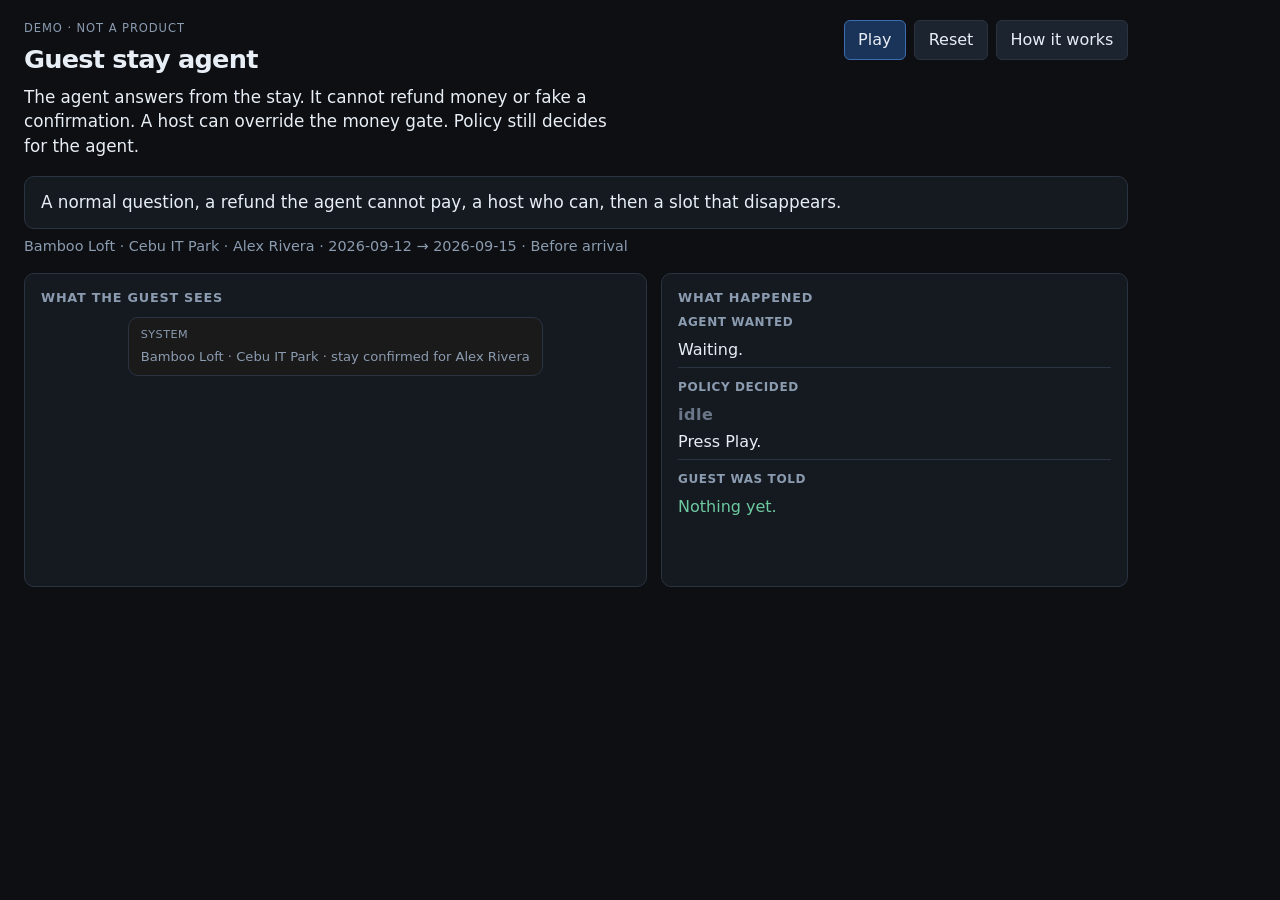
==== public/index.html @ f31698dc "Deploy guest-stay-agent to Cloudflare Worker serves public/ and /api. Custom domain guest-agent-demo" ====
<!DOCTYPE html>
<html lang="en">
<head>
  <meta charset="utf-8">
  <meta name="viewport" content="width=device-width, initial-scale=1">
  <title>Guest stay agent</title>
  <link rel="stylesheet" href="demo.css">
</head>
<body>
  <p id="boot">Loading…</p>
  <div id="app" hidden>
    <header class="top">
      <div>
        <p class="eyebrow">Demo · not a product</p>
        <h1>Guest stay agent</h1>
        <p class="lede">The agent answers from the stay. It cannot refund money or fake a confirmation. A host can override the money gate. Policy still decides for the agent.</p>
      </div>
      <div class="top-actions">
        <button type="button" id="btn-walk" class="primary">Play</button>
        <button type="button" id="btn-reset">Reset</button>
        <button type="button" id="btn-internals">How it works</button>
      </div>
    </header>

    <p id="caption" class="caption">A normal question, a refund the agent cannot pay, a host who can, then a slot that disappears.</p>
    <p id="stay-line" class="stay-line"></p>

    <div class="story">
      <section class="chat-panel">
        <h2>What the guest sees</h2>
        <div id="thread" class="thread"></div>
      </section>
      <section class="decision-panel">
        <h2>What happened</h2>
        <div class="card">
          <h3>Agent wanted</h3>
          <p id="wanted-text">Waiting.</p>
        </div>
        <div class="card">
          <h3>Policy decided</h3>
          <p><span id="happened-badge" class="call call-idle">idle</span></p>
          <p id="happened-text">Press Play.</p>
        </div>
        <div class="card">
          <h3>Guest was told</h3>
          <p id="guest-hears" class="hears">Nothing yet.</p>
        </div>
      </section>
    </div>

    <div id="internals" class="internals" hidden>
      <p><span id="model-status" class="status fallback">checking proposer…</span></p>
      <section class="stages" aria-label="Journey stages">
        <h2>Stay stages</h2>
        <ol id="stages"></ol>
      </section>
      <div class="grid">
        <section>
          <h2>Stay + memory</h2>
          <dl id="stay-dl"></dl>
          <h3>Persist</h3>
          <pre id="memory-persist"></pre>
          <h3>Discard</h3>
          <ul id="memory-discard"></ul>
        </section>
        <section>
          <h2>Options</h2>
          <p id="eval-title" class="muted"></p>
          <span id="thread-id" class="muted" hidden></span>
          <ul id="options"></ul>
        </section>
        <section>
          <h2>Propose → policy</h2>
          <nav class="evals">
            <button type="button" data-eval="guest-eval-1-act">1 Answer</button>
            <button type="button" data-eval="guest-eval-2-escalate">2 Refund</button>
            <button type="button" data-eval="guest-eval-3-stop">3 Slot gone</button>
          </nav>
          <p>Option <strong id="proposal-id">—</strong> <span id="proposal-src" class="muted"></span></p>
          <pre id="proposal-text"></pre>
          <p class="row">
            <button type="button" id="btn-model" class="primary">Model propose</button>
            <button type="button" id="btn-greedy">Stand-in propose</button>
            <button type="button" id="btn-veto">Apply policy</button>
            <button type="button" id="btn-override">Host override</button>
          </p>
          <h3>Tools</h3>
          <pre id="trace"></pre>
          <label for="paste">Paste model output</label>
          <textarea id="paste" rows="3" placeholder='{"option_id":"A","call":"act"}'></textarea>
          <p><button type="button" id="btn-paste">Parse paste</button></p>
          <p>
            <span id="verdict-call" class="call call-idle">idle</span>
            <span id="verdict-ticket" class="badge">—</span>
          </p>
          <h3>Guest-facing reply</h3>
          <pre id="guest-reply" class="reply"></pre>
          <h3>Workflows</h3>
          <ul id="workflows"></ul>
          <h3>Hand-off packet</h3>
          <pre id="packet"></pre>
        </section>
      </div>
    </div>
  </div>
  <script src="policy.js"></script>
  <script src="app.js"></script>
</body>
</html>
---- public/demo.css ----
:root {
  color-scheme: dark;
  --bg: #0d0f12;
  --panel: #151a21;
  --fg: #e8eef6;
  --muted: #8b9bb0;
  --line: #2a3340;
  --act: #6dcaa0;
  --esc: #e6b35c;
  --stop: #e87b7b;
  --idle: #6b7788;
  --accent: #6ea8fe;
  --guest: #1c2430;
  --agent: #13251c;
  --host: #2a2018;
}

* { box-sizing: border-box; }

body {
  margin: 0;
  font: 16px/1.45 ui-sans-serif, system-ui, sans-serif;
  background: var(--bg);
  color: var(--fg);
  padding: 1.25rem 1.5rem 2.5rem;
  max-width: 72rem;
}

h1, h2, h3 { margin: 0 0 0.4rem; font-weight: 600; }
h1 { font-size: 1.6rem; letter-spacing: -0.03em; }
h2 { font-size: 0.8rem; text-transform: uppercase; letter-spacing: 0.06em; color: var(--muted); }
h3 { font-size: 0.75rem; text-transform: uppercase; letter-spacing: 0.05em; color: var(--muted); margin-top: 0; }

.eyebrow {
  margin: 0 0 0.3rem;
  color: var(--muted);
  font-size: 0.72rem;
  text-transform: uppercase;
  letter-spacing: 0.08em;
}

.lede {
  margin: 0.4rem 0 0;
  max-width: 38rem;
  color: var(--fg);
  font-size: 1.05rem;
}

.top {
  display: flex;
  justify-content: space-between;
  gap: 1rem;
  align-items: flex-start;
  margin-bottom: 1.1rem;
  flex-wrap: wrap;
}

.top-actions { display: flex; gap: 0.5rem; align-items: center; flex-wrap: wrap; }

.caption {
  margin: 0 0 0.45rem;
  padding: 0.85rem 1rem;
  background: var(--panel);
  border: 1px solid var(--line);
  border-radius: 10px;
  font-size: 1.05rem;
  max-width: none;
}

.stay-line {
  margin: 0 0 1rem;
  color: var(--muted);
  font-size: 0.9rem;
}

.story {
  display: grid;
  grid-template-columns: 1.2fr 0.9fr;
  gap: 0.9rem;
  margin-bottom: 1.25rem;
}

@media (max-width: 900px) {
  .story { grid-template-columns: 1fr; }
}

.chat-panel, .decision-panel, .stages, .grid > section, .internals {
  border: 1px solid var(--line);
  background: var(--panel);
  border-radius: 10px;
  padding: 0.95rem 1rem;
}

.card {
  border-top: 1px solid var(--line);
  padding: 0.7rem 0 0.35rem;
}
.card:first-of-type { border-top: 0; padding-top: 0; }

.card p { margin: 0.25rem 0 0; }

.hears { color: var(--act); }

.status {
  font-size: 0.75rem;
  letter-spacing: 0.03em;
  text-transform: uppercase;
  padding: 0.25rem 0.55rem;
  border-radius: 999px;
  border: 1px solid var(--line);
  color: var(--muted);
}
.status.live { border-color: var(--act); color: var(--act); }
.status.fallback { border-color: var(--esc); color: var(--esc); }
.status.busy { border-color: var(--accent); color: var(--accent); }

button {
  font: inherit;
  padding: 0.45rem 0.85rem;
  background: #1c2430;
  color: var(--fg);
  border: 1px solid var(--line);
  border-radius: 6px;
  cursor: pointer;
}

button:hover { border-color: #456; }
button.on { border-color: var(--esc); color: #fff; }
button.primary {
  background: #1a3358;
  border-color: #3d6cb0;
}

.stages ol {
  list-style: none;
  display: flex;
  flex-wrap: wrap;
  gap: 0.4rem;
  margin: 0;
  padding: 0;
}

.stages li {
  padding: 0.3rem 0.65rem;
  border-radius: 6px;
  border: 1px solid var(--line);
  color: var(--muted);
  font-size: 0.85rem;
}

.stages li.on {
  border-color: var(--accent);
  color: var(--fg);
  background: #172033;
}

.stages li.done {
  border-color: #2a5a40;
  color: var(--act);
}

.grid {
  display: grid;
  grid-template-columns: 1fr 1fr 1fr;
  gap: 0.85rem;
  margin: 0.85rem 0;
}

@media (max-width: 1100px) {
  .grid { grid-template-columns: 1fr; }
}

.internals { margin-top: 0.5rem; }

.sub, .hint, .muted { color: var(--muted); }
.hint { margin: 0 0 0.75rem; }

dl { margin: 0; }
dt { color: var(--muted); font-size: 0.75rem; margin-top: 0.45rem; }
dd { margin: 0; }

pre {
  white-space: pre-wrap;
  word-break: break-word;
  font: 12.5px/1.35 ui-monospace, monospace;
  margin: 0.35rem 0;
  background: #0f1318;
  border: 1px solid var(--line);
  border-radius: 6px;
  padding: 0.5rem 0.6rem;
  max-height: 14rem;
  overflow: auto;
}

pre.reply {
  border-color: #2a5a40;
  background: var(--agent);
  min-height: 3rem;
}

ul { margin: 0.25rem 0 0; padding-left: 1.1rem; }

.thread {
  display: flex;
  flex-direction: column;
  gap: 0.55rem;
  min-height: 16rem;
  max-height: 28rem;
  overflow: auto;
  padding: 0.15rem;
}

.bubble {
  max-width: 92%;
  padding: 0.6rem 0.75rem;
  border-radius: 10px;
  border: 1px solid var(--line);
  font-size: 0.98rem;
}

.bubble.guest {
  align-self: flex-start;
  background: var(--guest);
}

.bubble.agent {
  align-self: flex-end;
  background: var(--agent);
  border-color: #2a5a40;
}

.bubble.host {
  align-self: flex-end;
  background: var(--host);
  border-color: var(--esc);
}

.bubble.system {
  align-self: center;
  background: #1a1a1a;
  color: var(--muted);
  font-size: 0.82rem;
}

.bubble .who {
  display: block;
  font-size: 0.7rem;
  color: var(--muted);
  margin-bottom: 0.2rem;
  text-transform: uppercase;
  letter-spacing: 0.04em;
}

.evals { display: flex; gap: 0.4rem; flex-wrap: wrap; margin-bottom: 0.5rem; }
.row { display: flex; gap: 0.5rem; flex-wrap: wrap; }

textarea {
  width: 100%;
  font: 12.5px/1.35 ui-monospace, monospace;
  background: #0f1318;
  color: var(--fg);
  border: 1px solid var(--line);
  border-radius: 6px;
  padding: 0.45rem;
}

label { display: block; color: var(--muted); font-size: 0.8rem; margin-top: 0.5rem; }

.call { font-weight: 700; letter-spacing: 0.03em; }
.call-act { color: var(--act); }
.call-escalate { color: var(--esc); }
.call-stop { color: var(--stop); }
.call-override { color: var(--esc); }
.call-idle { color: var(--idle); }

.badge { margin-left: 0.5rem; font-size: 0.8rem; }
.badge.ok { color: var(--act); }
.badge.bad { color: var(--stop); }

#boot { color: var(--muted); }
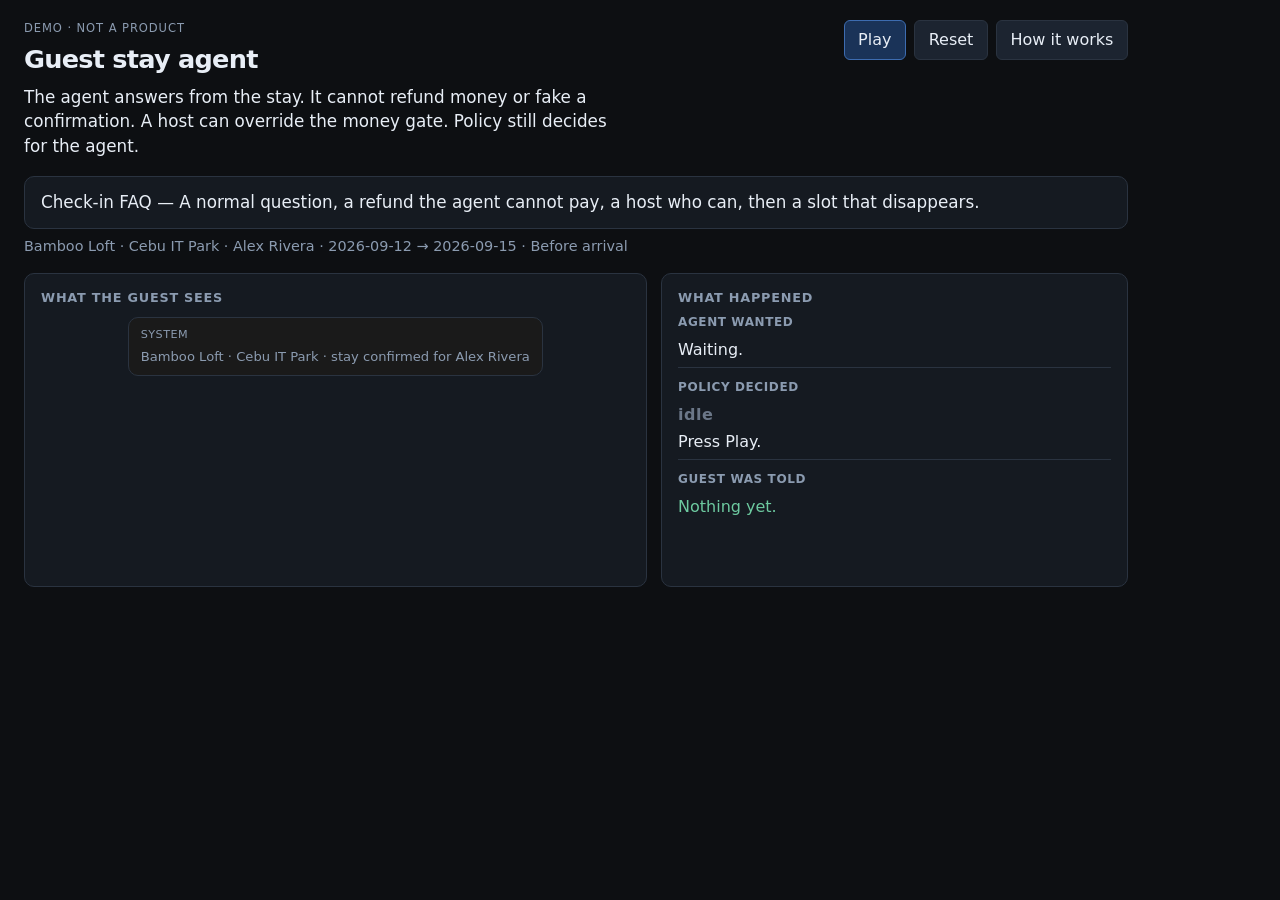
==== commit 9332ea14: "Cycle three stay stories on each Play Same gate (answer, money hold, host override, withdrawn slot) " ====
--- a/public/index.html
+++ b/public/index.html
@@ -4,7 +4,7 @@
   <meta charset="utf-8">
   <meta name="viewport" content="width=device-width, initial-scale=1">
   <title>Guest stay agent</title>
-  <link rel="stylesheet" href="demo.css">
+  <link rel="stylesheet" href="demo.css?v=scenarios">
 </head>
 <body>
   <p id="boot">Loading…</p>
@@ -22,13 +22,13 @@
       </div>
     </header>
 
-    <p id="caption" class="caption">A normal question, a refund the agent cannot pay, a host who can, then a slot that disappears.</p>
+    <p id="caption" class="caption">Press Play. Each run is a different stay story.</p>
     <p id="stay-line" class="stay-line"></p>
 
     <div class="story">
       <section class="chat-panel">
         <h2>What the guest sees</h2>
-        <div id="thread" class="thread"></div>
+        <div id="thread" class="thread" aria-live="polite"></div>
       </section>
       <section class="decision-panel">
         <h2>What happened</h2>
@@ -71,11 +71,7 @@
         </section>
         <section>
           <h2>Propose → policy</h2>
-          <nav class="evals">
-            <button type="button" data-eval="guest-eval-1-act">1 Answer</button>
-            <button type="button" data-eval="guest-eval-2-escalate">2 Refund</button>
-            <button type="button" data-eval="guest-eval-3-stop">3 Slot gone</button>
-          </nav>
+          <nav class="evals" id="evals-nav"></nav>
           <p>Option <strong id="proposal-id">—</strong> <span id="proposal-src" class="muted"></span></p>
           <pre id="proposal-text"></pre>
           <p class="row">
@@ -104,6 +100,6 @@
     </div>
   </div>
   <script src="policy.js"></script>
-  <script src="app.js"></script>
+  <script src="app.js?v=scenarios"></script>
 </body>
 </html>
--- a/public/demo.css
+++ b/public/demo.css
@@ -100,6 +100,7 @@
 .card p { margin: 0.25rem 0 0; }
 
 .hears { color: var(--act); }
+.hears.pending-text { color: var(--muted); }
 
 .status {
   font-size: 0.75rem;
@@ -251,6 +252,35 @@
   letter-spacing: 0.04em;
 }
 
+.bubble.pending {
+  opacity: 0.92;
+}
+
+.dots {
+  display: inline-flex;
+  gap: 0.12em;
+  min-height: 1.2em;
+  font-weight: 700;
+  letter-spacing: 0.04em;
+  color: var(--muted);
+}
+
+.dots span {
+  animation: pending-dot 1.05s infinite ease-in-out;
+}
+
+.dots span:nth-child(2) { animation-delay: 0.18s; }
+.dots span:nth-child(3) { animation-delay: 0.36s; }
+
+@keyframes pending-dot {
+  0%, 80%, 100% { opacity: 0.18; }
+  40% { opacity: 1; }
+}
+
+@media (prefers-reduced-motion: reduce) {
+  .dots span { animation: none; opacity: 1; }
+}
+
 .evals { display: flex; gap: 0.4rem; flex-wrap: wrap; margin-bottom: 0.5rem; }
 .row { display: flex; gap: 0.5rem; flex-wrap: wrap; }
 
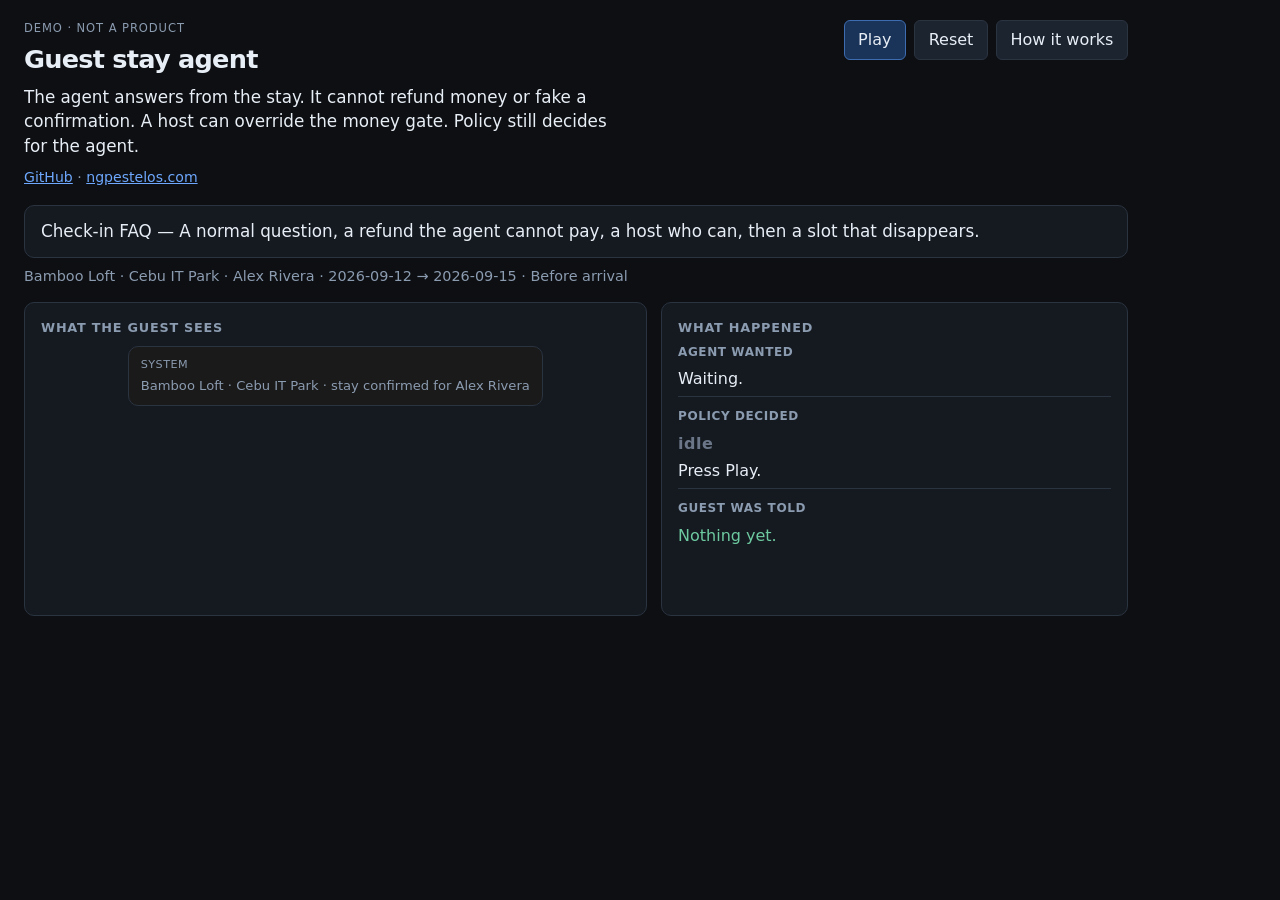
==== commit 332b7510: "Add GitHub and site links on the demo page" ====
--- a/public/index.html
+++ b/public/index.html
@@ -4,7 +4,7 @@
   <meta charset="utf-8">
   <meta name="viewport" content="width=device-width, initial-scale=1">
   <title>Guest stay agent</title>
-  <link rel="stylesheet" href="demo.css?v=scenarios">
+  <link rel="stylesheet" href="demo.css?v=opt2">
 </head>
 <body>
   <p id="boot">Loading…</p>
@@ -14,6 +14,7 @@
         <p class="eyebrow">Demo · not a product</p>
         <h1>Guest stay agent</h1>
         <p class="lede">The agent answers from the stay. It cannot refund money or fake a confirmation. A host can override the money gate. Policy still decides for the agent.</p>
+        <p class="credits"><a href="https://github.com/ngpestelos/guest-stay-agent">GitHub</a> · <a href="https://ngpestelos.com">ngpestelos.com</a></p>
       </div>
       <div class="top-actions">
         <button type="button" id="btn-walk" class="primary">Play</button>
@@ -66,7 +67,6 @@
         <section>
           <h2>Options</h2>
           <p id="eval-title" class="muted"></p>
-          <span id="thread-id" class="muted" hidden></span>
           <ul id="options"></ul>
         </section>
         <section>
@@ -82,15 +82,10 @@
           </p>
           <h3>Tools</h3>
           <pre id="trace"></pre>
-          <label for="paste">Paste model output</label>
-          <textarea id="paste" rows="3" placeholder='{"option_id":"A","call":"act"}'></textarea>
-          <p><button type="button" id="btn-paste">Parse paste</button></p>
           <p>
             <span id="verdict-call" class="call call-idle">idle</span>
             <span id="verdict-ticket" class="badge">—</span>
           </p>
-          <h3>Guest-facing reply</h3>
-          <pre id="guest-reply" class="reply"></pre>
           <h3>Workflows</h3>
           <ul id="workflows"></ul>
           <h3>Hand-off packet</h3>
@@ -100,6 +95,6 @@
     </div>
   </div>
   <script src="policy.js"></script>
-  <script src="app.js?v=scenarios"></script>
+  <script src="app.js?v=opt1"></script>
 </body>
 </html>
--- a/public/demo.css
+++ b/public/demo.css
@@ -46,6 +46,21 @@
   font-size: 1.05rem;
 }
 
+.credits {
+  margin: 0.55rem 0 0;
+  font-size: 0.88rem;
+  color: var(--muted);
+}
+
+.credits a {
+  color: var(--accent);
+  text-decoration: underline;
+}
+
+.credits a:hover {
+  color: var(--fg);
+}
+
 .top {
   display: flex;
   justify-content: space-between;
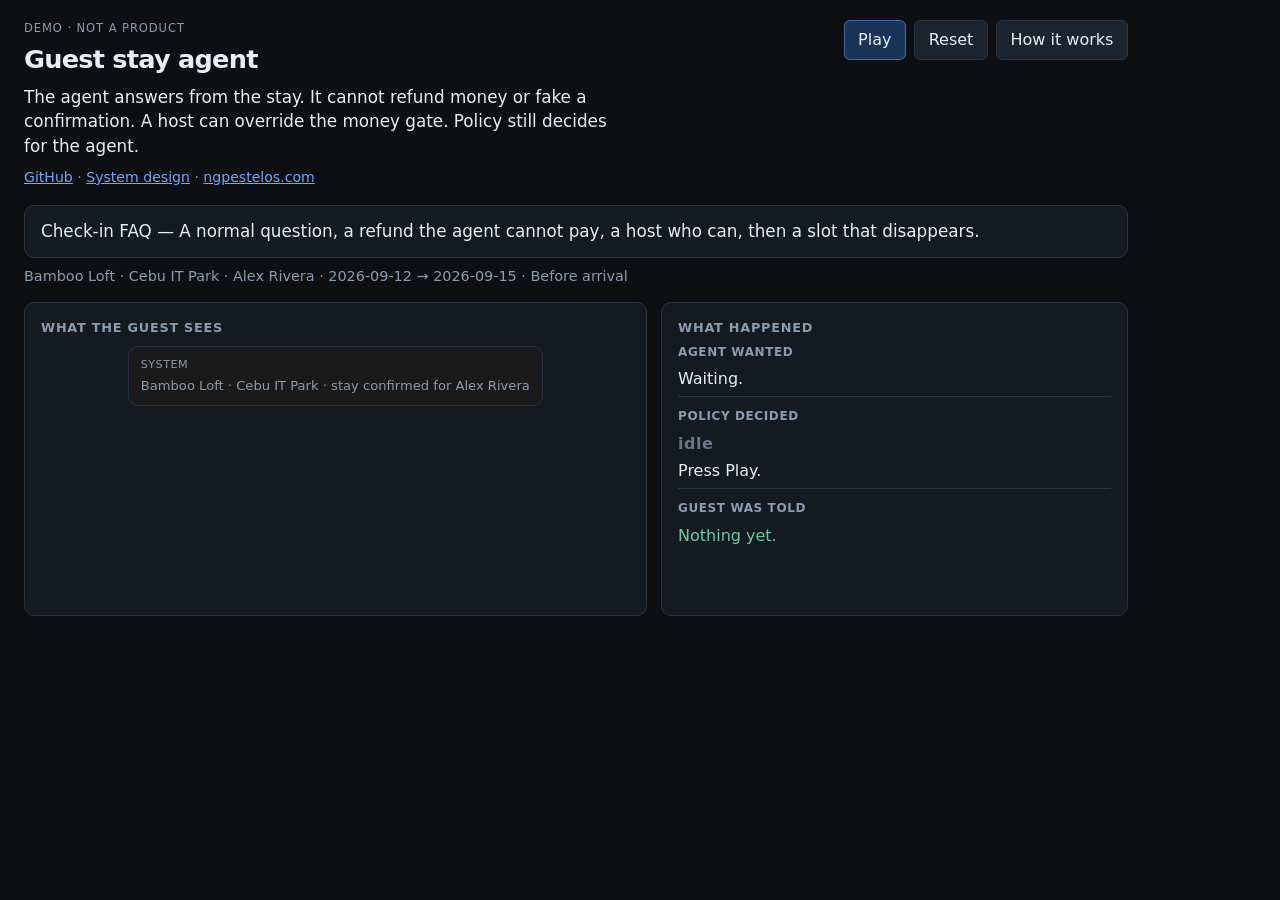
==== commit 78371bf2: "Add guest agent system design Document the deployed demo architecture, control boundaries, failure b" ====
--- a/public/index.html
+++ b/public/index.html
@@ -14,7 +14,7 @@
         <p class="eyebrow">Demo · not a product</p>
         <h1>Guest stay agent</h1>
         <p class="lede">The agent answers from the stay. It cannot refund money or fake a confirmation. A host can override the money gate. Policy still decides for the agent.</p>
-        <p class="credits"><a href="https://github.com/ngpestelos/guest-stay-agent">GitHub</a> · <a href="https://ngpestelos.com">ngpestelos.com</a></p>
+        <p class="credits"><a href="https://github.com/ngpestelos/guest-stay-agent">GitHub</a> · <a href="system-design.html">System design</a> · <a href="https://ngpestelos.com">ngpestelos.com</a></p>
       </div>
       <div class="top-actions">
         <button type="button" id="btn-walk" class="primary">Play</button>
